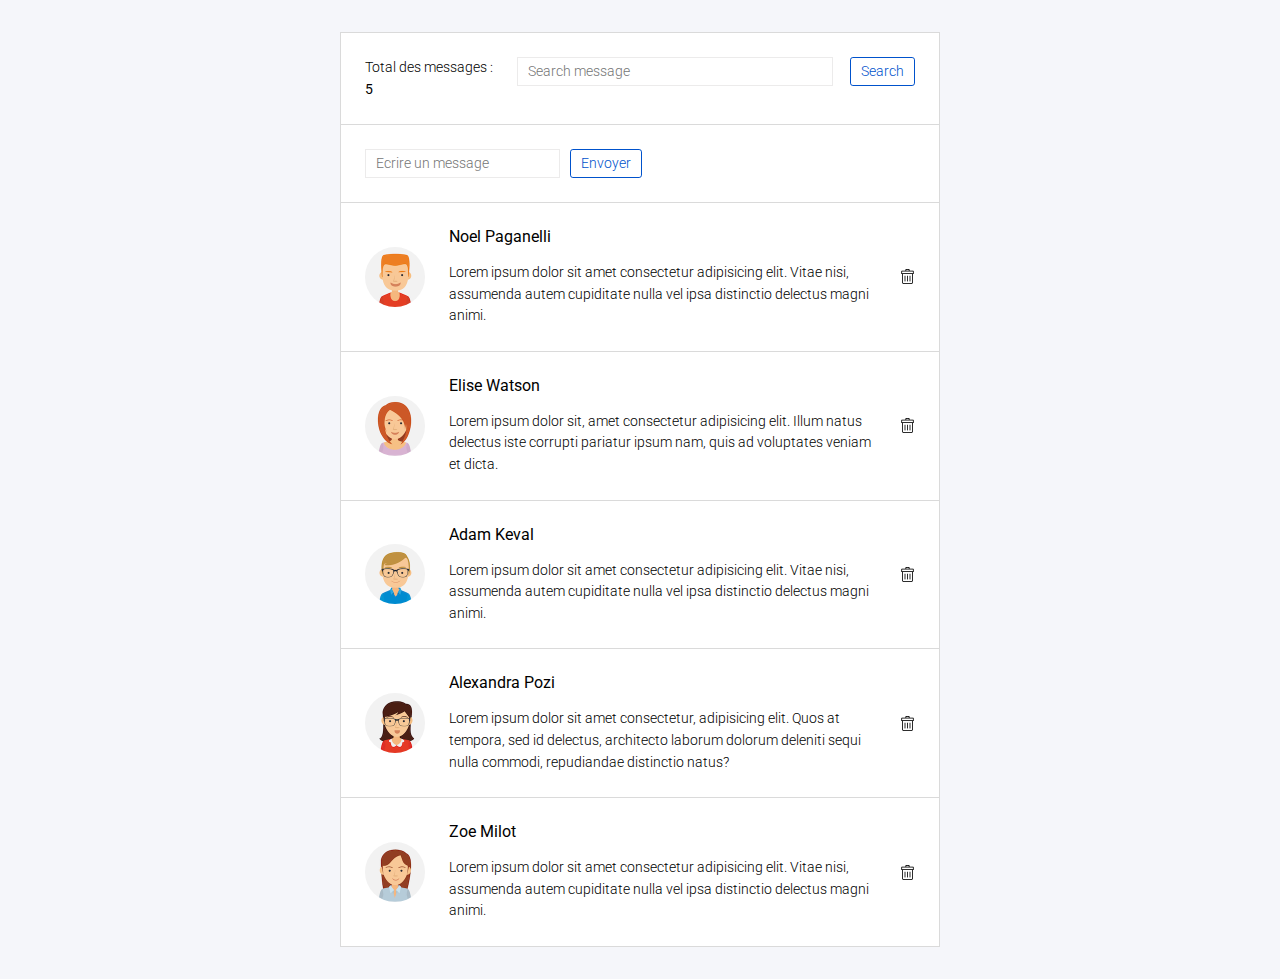
==== project/mymails/part2/index.html @ 55832591 "initialise project myMail part 2" ====
<!DOCTYPE html>
<html lang="fr">
<head>
    <meta charset="UTF-8">
    <meta name="viewport" content="width=device-width, initial-scale=1.0">
    <title>My Mails - Part 1</title>
    <link href="https://fonts.googleapis.com/css2?family=Roboto:wght@300;400&display=swap" rel="stylesheet">

    <link rel="stylesheet" href="style.css">
</head>
<body>
    <div class="container flex-col-center">
        <div class="message-box">
            <div class="total-message flex-col-center">
                <p>Total des messages :<br />
                <span class="bold">5</span></p>
            </div>
            <div class="search-forms">
                    <div class="grow1">
                        <input type="text" name="search" id="search" placeholder="Search message">
                    </div>
                    <div class="shrink1">
                        <input class="btn" type="button" value="Search">
                    </div>
            </div>
        </div>
        <div class="message-box">
            <div class="flex-row">
                <div class="grow1">
                    <input type="text" name="addmessage" id="addmessage" placeholder="Ecrire un message">
                </div>
                <div class="shrink1">
                    <input class="btn" type="button" value="Envoyer">
                </div>
            </div>
        </div>
        <div class="message-box">
            <div class="avatar-box">
                <img class="avatar" src="images/avatar-1.jpg" alt="Noel Paganelli" />
            </div>
            <div>
                <h6>Noel Paganelli</h6>
                <p>Lorem ipsum dolor sit amet consectetur adipisicing elit. Vitae nisi, assumenda autem cupiditate nulla vel ipsa distinctio delectus magni animi.</p>
            </div>
            <div class="trash-box"><img class="trash" src="images/trash.png" alt="Move to trash"></div>
        </div>
        <div class="message-box">
            <div class="avatar-box">
                <img class="avatar" src="images/avatar-2.jpg" alt="Elise Watson" />
            </div>
            <div>
                <h6>Elise Watson</h6>
                <p>Lorem ipsum dolor sit, amet consectetur adipisicing elit. Illum natus delectus iste corrupti pariatur ipsum nam, quis ad voluptates veniam et dicta.</p>
            </div>
            <div class="trash-box"><img class="trash" src="images/trash.png" alt="Move to trash"></div>
        </div>
        <div class="message-box">
            <div class="avatar-box">
                <img class="avatar" src="images/avatar-3.jpg" alt="Adam Keval" />
            </div>
            <div>
                <h6>Adam Keval</h6>
                <p>Lorem ipsum dolor sit amet consectetur adipisicing elit. Vitae nisi, assumenda autem cupiditate nulla vel ipsa distinctio delectus magni animi.</p>
            </div>
            <div class="trash-box"><img class="trash" src="images/trash.png" alt="Move to trash"></div>
        </div>
        <div class="message-box">
            <div class="avatar-box">
                <img class="avatar" src="images/avatar-4.jpg" alt="Alexandra Pozi" />
            </div>
            <div>
                <h6>Alexandra Pozi</h6>
                <p>Lorem ipsum dolor sit amet consectetur, adipisicing elit. Quos at tempora, sed id delectus, architecto laborum dolorum deleniti sequi nulla commodi, repudiandae distinctio natus?</p>
            </div>
            <div class="trash-box"><img class="trash" src="images/trash.png" alt="Move to trash"></div>
        </div>
        <div class="message-box">
            <div class="avatar-box">
                    <img class="avatar" src="images/avatar-5.jpg" alt="Zoe Milot" />
            </div>
            <div>
                <h6>Zoe Milot</h6>
                <p>Lorem ipsum dolor sit amet consectetur adipisicing elit. Vitae nisi, assumenda autem cupiditate nulla vel ipsa distinctio delectus magni animi.</p>
            </div>
            <div class="trash-box"><img class="trash" src="images/trash.png" alt="Move to trash"></div>
        </div>

    </div>
</body>
</html>
---- project/mymails/part2/style.css ----
* {
    box-sizing: border-box;
    margin: 0;
	padding: 0;
	border: 0;
	font-size: 100%;
	font: inherit;
	vertical-align: baseline;
}

body {
    background-color: #F5F6FA;
    font-family: Roboto, Arial, Helvetica, sans-serif;
    font-weight: 300;
}
h1, h2, h3, h4, h5, h6, .bold {
    font-weight: 400;
}
.container {
    margin: 2em auto;
}
.flex-col-center {
    display: flex;
    flex-direction: column;
    justify-content: center;
    align-items: center;
}
.flex-row {
    display: flex;
}
.message-box {
    width: 80%;
    max-width: 600px;
    background-color: white;
    border: #DADADA solid 1px;
    padding: 1.5em;
    display: flex;
    border-top: none;
}
.message-box:first-child {
    border-top: #DADADA solid 1px;
}

.message-box .avatar-box {
    display: flex;
    justify-content: center;
    align-items: center;
}
.message-box .avatar {
    width: 60px;
    height: 60px;
    border-radius: 50%;
    margin-right: 1.5em;
}
.message-box .trash-box {
    padding-left: 1.5em;
    display: flex;
    justify-content: center;
    align-items: center;
}
.message-box .trash {
    width: 15px;
    height: auto;
}

.message-box h6 {
    font-size: 1em;
    margin-bottom: 1em;
}

.message-box p {
    font-size: .9em;
    line-height: 1.5em;
}

.total-message {
    flex-shrink: 1;
    margin-right: 1.5em;
}

.search-forms {
    flex-grow: 1;
    display: flex;
}
.shrink1 {
    flex-shrink: 1;
}
.grow1 {
    flex-grow: 1;
}

/* FORMS */
input {
    border: #ecebeb solid 1px;
    height: 2em;
    font-size: .9em;
    border-radius: 0;
    padding: 0 .7em;
}
input:focus {
    border: #0052CC solid 1px;
    border-radius: 0;
}
#search, #addmessage {
    width: 95%;
}
.btn {
    border: #0052CC solid 1px;
    background-color: white;
    border-radius: .2em;
    color: #0052CC;
    
}
.btn:hover, .btn:focus, .btn:active {
    border: #0052CC solid 1px;
    background-color: #0052CC;
    color: white;
}
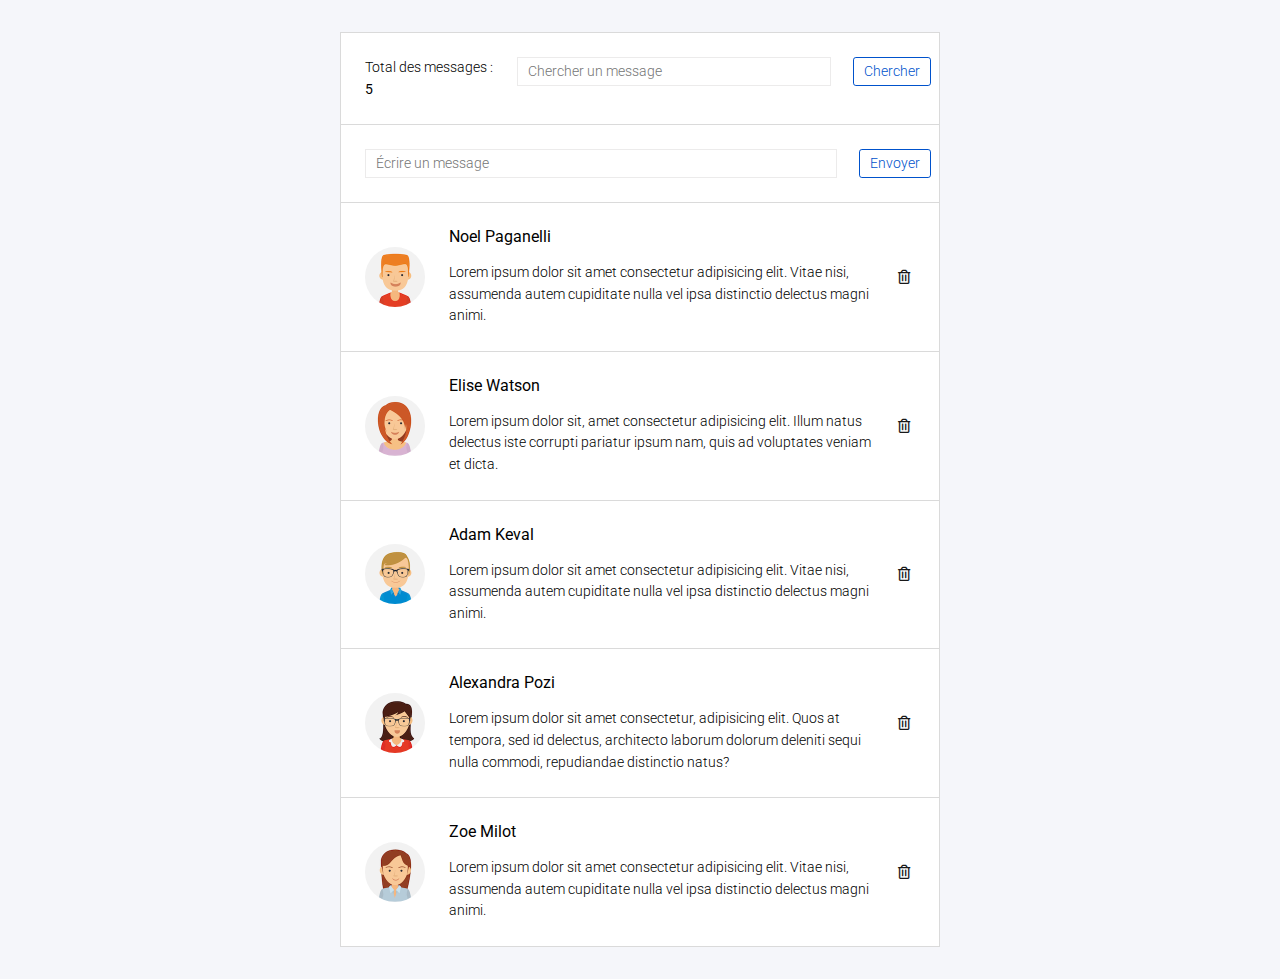
==== commit 27b34968: "add awesome features to mymail" ====
--- a/project/mymails/part2/index.html
+++ b/project/mymails/part2/index.html
@@ -5,36 +5,36 @@
     <meta name="viewport" content="width=device-width, initial-scale=1.0">
     <title>My Mails - Part 1</title>
     <link href="https://fonts.googleapis.com/css2?family=Roboto:wght@300;400&display=swap" rel="stylesheet">
-
+    <link href="fontawesome/css/all.css" rel="stylesheet"> 
     <link rel="stylesheet" href="style.css">
 </head>
 <body>
     <div class="container flex-col-center">
-        <div class="message-box">
+        <div class="msg-box">
             <div class="total-message flex-col-center">
                 <p>Total des messages :<br />
                 <span class="bold">5</span></p>
             </div>
             <div class="search-forms">
                     <div class="grow1">
-                        <input type="text" name="search" id="search" placeholder="Search message">
+                        <input id="search" type="text" name="search" id="search" placeholder="Chercher un message">
                     </div>
                     <div class="shrink1">
-                        <input class="btn" type="button" value="Search">
+                        <input id="btn-search" class="btn" type="button" value="Chercher">
                     </div>
             </div>
         </div>
-        <div class="message-box">
-            <div class="flex-row">
+        <div class="msg-box">
+            <div class="flex-row width-100">
                 <div class="grow1">
-                    <input type="text" name="addmessage" id="addmessage" placeholder="Ecrire un message">
+                    <input type="text" name="addmessage" id="addmessage" placeholder="Écrire un message">
                 </div>
                 <div class="shrink1">
-                    <input class="btn" type="button" value="Envoyer">
+                    <input id="btn-msg" class="btn" type="button" value="Envoyer">
                 </div>
             </div>
         </div>
-        <div class="message-box">
+        <div class="msg-box">
             <div class="avatar-box">
                 <img class="avatar" src="images/avatar-1.jpg" alt="Noel Paganelli" />
             </div>
@@ -42,9 +42,9 @@
                 <h6>Noel Paganelli</h6>
                 <p>Lorem ipsum dolor sit amet consectetur adipisicing elit. Vitae nisi, assumenda autem cupiditate nulla vel ipsa distinctio delectus magni animi.</p>
             </div>
-            <div class="trash-box"><img class="trash" src="images/trash.png" alt="Move to trash"></div>
+            <div class="trash-box"><a href="#"><i class="far fa-trash-alt fa-sm"></i></a></div>
         </div>
-        <div class="message-box">
+        <div class="msg-box">
             <div class="avatar-box">
                 <img class="avatar" src="images/avatar-2.jpg" alt="Elise Watson" />
             </div>
@@ -52,9 +52,9 @@
                 <h6>Elise Watson</h6>
                 <p>Lorem ipsum dolor sit, amet consectetur adipisicing elit. Illum natus delectus iste corrupti pariatur ipsum nam, quis ad voluptates veniam et dicta.</p>
             </div>
-            <div class="trash-box"><img class="trash" src="images/trash.png" alt="Move to trash"></div>
+            <div class="trash-box"><a href="#"><i class="far fa-trash-alt fa-sm"></i></a></div>
         </div>
-        <div class="message-box">
+        <div class="msg-box">
             <div class="avatar-box">
                 <img class="avatar" src="images/avatar-3.jpg" alt="Adam Keval" />
             </div>
@@ -62,9 +62,9 @@
                 <h6>Adam Keval</h6>
                 <p>Lorem ipsum dolor sit amet consectetur adipisicing elit. Vitae nisi, assumenda autem cupiditate nulla vel ipsa distinctio delectus magni animi.</p>
             </div>
-            <div class="trash-box"><img class="trash" src="images/trash.png" alt="Move to trash"></div>
+            <div class="trash-box"><a href="#"><i class="far fa-trash-alt fa-sm"></i></a></div>
         </div>
-        <div class="message-box">
+        <div class="msg-box">
             <div class="avatar-box">
                 <img class="avatar" src="images/avatar-4.jpg" alt="Alexandra Pozi" />
             </div>
@@ -72,9 +72,9 @@
                 <h6>Alexandra Pozi</h6>
                 <p>Lorem ipsum dolor sit amet consectetur, adipisicing elit. Quos at tempora, sed id delectus, architecto laborum dolorum deleniti sequi nulla commodi, repudiandae distinctio natus?</p>
             </div>
-            <div class="trash-box"><img class="trash" src="images/trash.png" alt="Move to trash"></div>
+            <div class="trash-box"><a href="#"><i class="far fa-trash-alt fa-sm"></i></a></div>
         </div>
-        <div class="message-box">
+        <div class="msg-box">
             <div class="avatar-box">
                     <img class="avatar" src="images/avatar-5.jpg" alt="Zoe Milot" />
             </div>
@@ -82,7 +82,7 @@
                 <h6>Zoe Milot</h6>
                 <p>Lorem ipsum dolor sit amet consectetur adipisicing elit. Vitae nisi, assumenda autem cupiditate nulla vel ipsa distinctio delectus magni animi.</p>
             </div>
-            <div class="trash-box"><img class="trash" src="images/trash.png" alt="Move to trash"></div>
+            <div class="trash-box"><a href="#"><i class="far fa-trash-alt fa-sm"></i></a></div>
         </div>
 
     </div>
--- a/project/mymails/part2/style.css
+++ b/project/mymails/part2/style.css
@@ -28,47 +28,51 @@
 .flex-row {
     display: flex;
 }
-.message-box {
+.msg-box {
     width: 80%;
     max-width: 600px;
     background-color: white;
     border: #DADADA solid 1px;
     padding: 1.5em;
+    padding-right: .5em;
     display: flex;
     border-top: none;
 }
-.message-box:first-child {
+.msg-box:first-child {
     border-top: #DADADA solid 1px;
 }
 
-.message-box .avatar-box {
+.msg-box .avatar-box {
     display: flex;
     justify-content: center;
     align-items: center;
 }
-.message-box .avatar {
+.msg-box .avatar {
     width: 60px;
     height: 60px;
     border-radius: 50%;
     margin-right: 1.5em;
 }
-.message-box .trash-box {
-    padding-left: 1.5em;
+.msg-box .trash-box {
     display: flex;
     justify-content: center;
     align-items: center;
 }
-.message-box .trash {
-    width: 15px;
-    height: auto;
+
+.msg-box .fa-trash-alt {
+    padding: 1.5em;
+    color: rgb(25, 25, 25);
+}
+.msg-box .fa-trash-alt:hover {
+    color: rgb(194, 13, 13);
 }
 
-.message-box h6 {
+.msg-box h6 {
     font-size: 1em;
     margin-bottom: 1em;
 }
 
-.message-box p {
+.msg-box p {
     font-size: .9em;
     line-height: 1.5em;
 }
@@ -81,6 +85,9 @@
 .search-forms {
     flex-grow: 1;
     display: flex;
+}
+.width-100 {
+    width: 100%;
 }
 .shrink1 {
     flex-shrink: 1;
@@ -102,7 +109,10 @@
     border-radius: 0;
 }
 #search, #addmessage {
-    width: 95%;
+    width: 100%;
+}
+#btn-msg, #btn-search {
+    margin-left: 1.5em;
 }
 .btn {
     border: #0052CC solid 1px;
